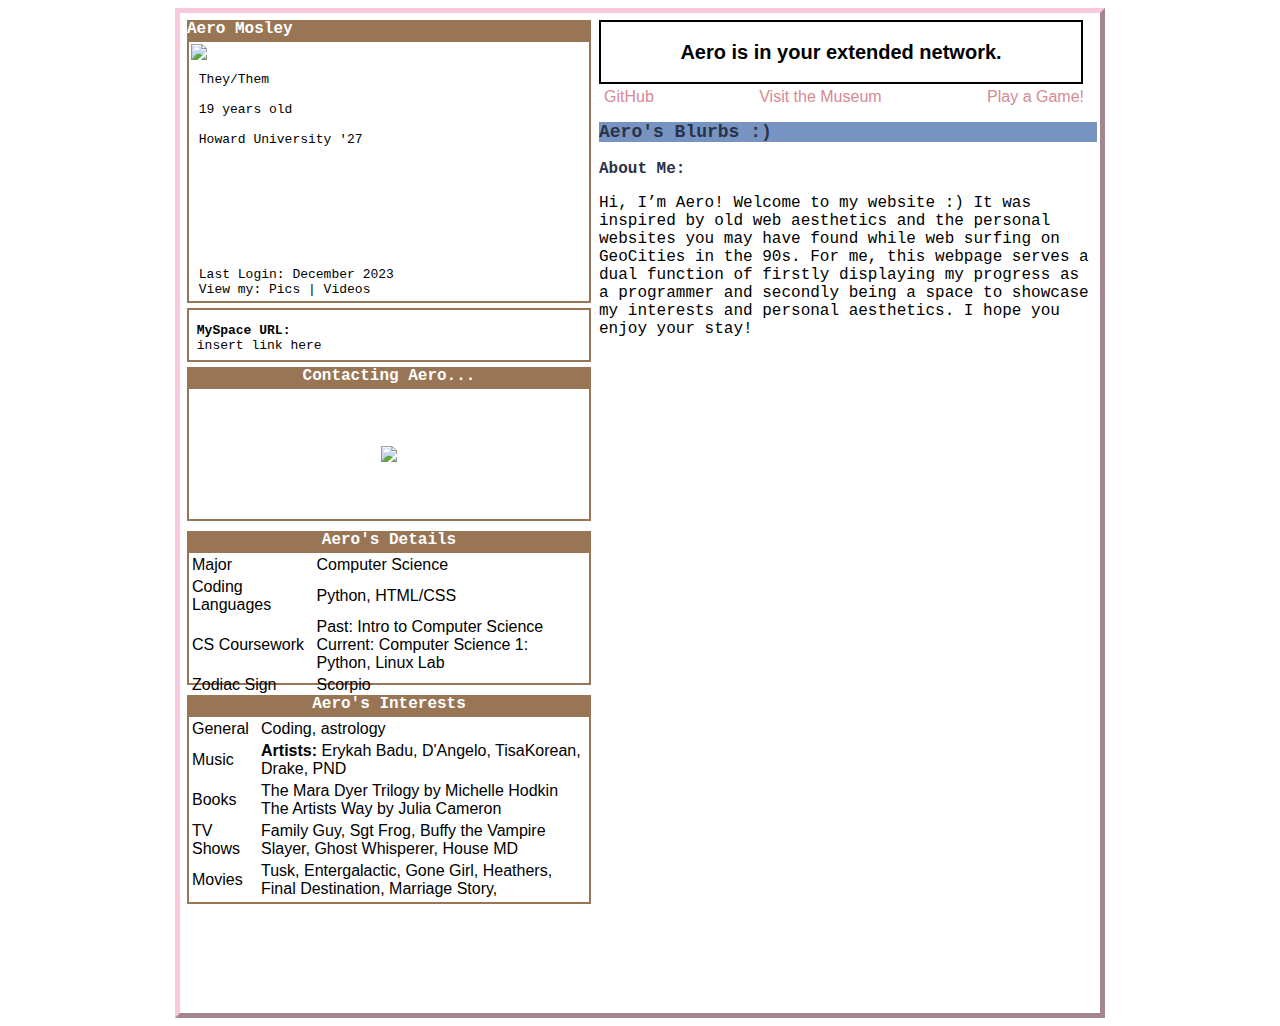
==== index.html @ b0fbe2f9 "Add files via upload" ====
<!DOCTYPE html>
<html>
    <head>
        <link rel= "stylesheet" href= "style.css">
        <title>Personal Portfolio</title>
        <style> 
        
        body{
        background-image: url(bear.jpeg);
        background-repeat: repeat;
        border: none;
        font-family: Arial, Helvetica, sans-serif;
        }
        
        
        </style>
    </head>
    
    <body> 


    <div style="background-color: white; height:1000px; width: 920px; margin: 0 auto; border: outset 5px #F8C8DC">
    <table>
    <tr>
        <td style="padding: 5px">
        <div style=" background-color: #987554; height: 20px; width: 404px; border:none;"> <b><p style="font-family:'Courier New', Courier, monospace; color: white; margin: 0 auto"> Aero Mosley</p> </b></div>
        
        <div style="background-color:#00000000; width: 396px; height: 255px; border: solid 2px #987554; margin-bottom: 5px; padding: 2px">
            <img src="pfp.gif" style="float: left;" width="220px;" margin="5px">
            <pre>
 
 They/Them

 19 years old

 Howard University '27








 Last Login: December 2023
 View my: Pics | Videos
            </pre>
            </div>
        <div style="background-color: #00000000; height: 50px; width: 400px; border: solid 2px #987554; color: black; font-family:'Courier New', Courier, monospace; margin-bottom: 5px;">
            <pre> <b>MySpace URL:</b>
 insert link here
            </pre>
            </div>

        <div style=" background-color: #987554; height: 20px; width: 404px; border:none;"> <b><p style="display: flex; justify-content: center; align-items: center; font-family:'Courier New', Courier, monospace; color: white; margin: 0 auto"> Contacting Aero... </p></b> </div>
            <div style="margin-bottom: 10px; height: 130px; width: 400px; border: solid 2px #987554; background-color: #00000000; display: flex; justify-content: center; align-items: center;">
            <img src="myspace_content.gif">
        </div>

        <div style=" background-color: #987554; height: 20px; width: 404px; border:none;"> <b><p style="display: flex; justify-content: center; align-items: center; font-family:'Courier New', Courier, monospace; color: white; margin: 0 auto"> Aero's Details </p></b>
            </div>
        <div style="margin-bottom: 10px; height: 130px; width: 400px; border: solid 2px #987554; background-color: #00000000; "> 
            <table class="detail">
                <tr>
                    <td class="left"> Major </td>
                    <td class="right"> Computer Science </td>
                </tr>
                <tr>
                <td class="left" > Coding Languages</td>
                    <td class="right">Python, HTML/CSS</td>
                </tr>
                <tr>
                    <td class="left"> CS Coursework</td>
                    <td class="right">Past: Intro to Computer Science <br> Current: Computer Science 1: Python, Linux Lab</td>
                </tr>
                <tr>
                    <td class="left"> Zodiac Sign</td>
                    <td class="right">Scorpio</td>
                </tr>
                
            </table>
            </div>
         <div style=" background-color: #987554; height: 20px; width: 404px; border:none;"> <b><p style="display: flex; justify-content: center; align-items: center; font-family:'Courier New', Courier, monospace; color: white; margin: 0 auto">Aero's Interests </p></b> </div>
         <div style="margin-bottom: 10px; height: 185px; width: 400px; border: solid 2px #987554; background-color: #00000000;"> 
            <table class="detail">
                <tr>
                <td class="left" > General</td>
                    <td class="right";>Coding, astrology</td>
                </tr>
                <tr>
                    <td class="left"> Music</td>
                    <td class="right"> <b>Artists:</b> Erykah Badu, D'Angelo, TisaKorean, Drake, PND </td>
                </tr>
                <tr>
                    <td class="left"> Books</td>
                    <td class="right"> The Mara Dyer Trilogy by Michelle Hodkin <br> The Artists Way by Julia Cameron </td>
                </tr>
                <tr>
                    <td class="left"> TV Shows</td>
                    <td class="right"> Family Guy, Sgt Frog, Buffy the Vampire Slayer, Ghost Whisperer, House MD </td>
                </tr>
                <tr>
                    <td class="left"> Movies</td>
                    <td class="right"> Tusk, Entergalactic, Gone Girl, Heathers, Final Destination, Marriage Story,</td>
                </tr>
            </table>
            </div>
        </td>
        
        <td style="vertical-align: top; padding-top: 5px;">
            <div style="width: 480px; height: 60px; background-color:#00000000; border: solid 2px black; display: flex; justify-content: center; align-items: center; font-size: 20px;"><b>Aero is in your extended network.</b>
                </div>
            <div style="width:480px; height: 15px; border:none; background-color:#00000000; display: flex; justify-content: space-between; align-items: center; margin: 5px;"> 
                <a href="https://github.com/anefertiti" target="_blank" style="text-decoration: none; color:#D58A94"> GitHub</a>
                 <a href="museum.html" target="_blank" style="text-decoration: none; color:#D58A94">Visit the Museum</a> 
                 <a href="" style="text-decoration: none; color:#D58A94">Play a Game!</a>
                </div>
            <p style="background-color: #7793C2; color: #283347; font-family:'Courier New', Courier, monospace; font-weight: bolder; font-size: 18px;">Aero's Blurbs :) </p>
            <p style="color: #283347; font-family:'Courier New', Courier, monospace; font-weight: bolder; font-size: 16px;">About Me:</p>
            <p style="font-family:'Courier New', Courier, monospace;"> 
                Hi, I’m Aero! Welcome to my website :) It was inspired by old web aesthetics and the personal websites you may have found while web surfing on GeoCities in the 90s. For me, this webpage serves a dual function of firstly displaying my progress as a programmer and secondly being a space to showcase my interests and personal aesthetics. I hope you enjoy your stay!  </p>




        </td>
       

    </tr>
    </table>
    </div>

    
     </body>
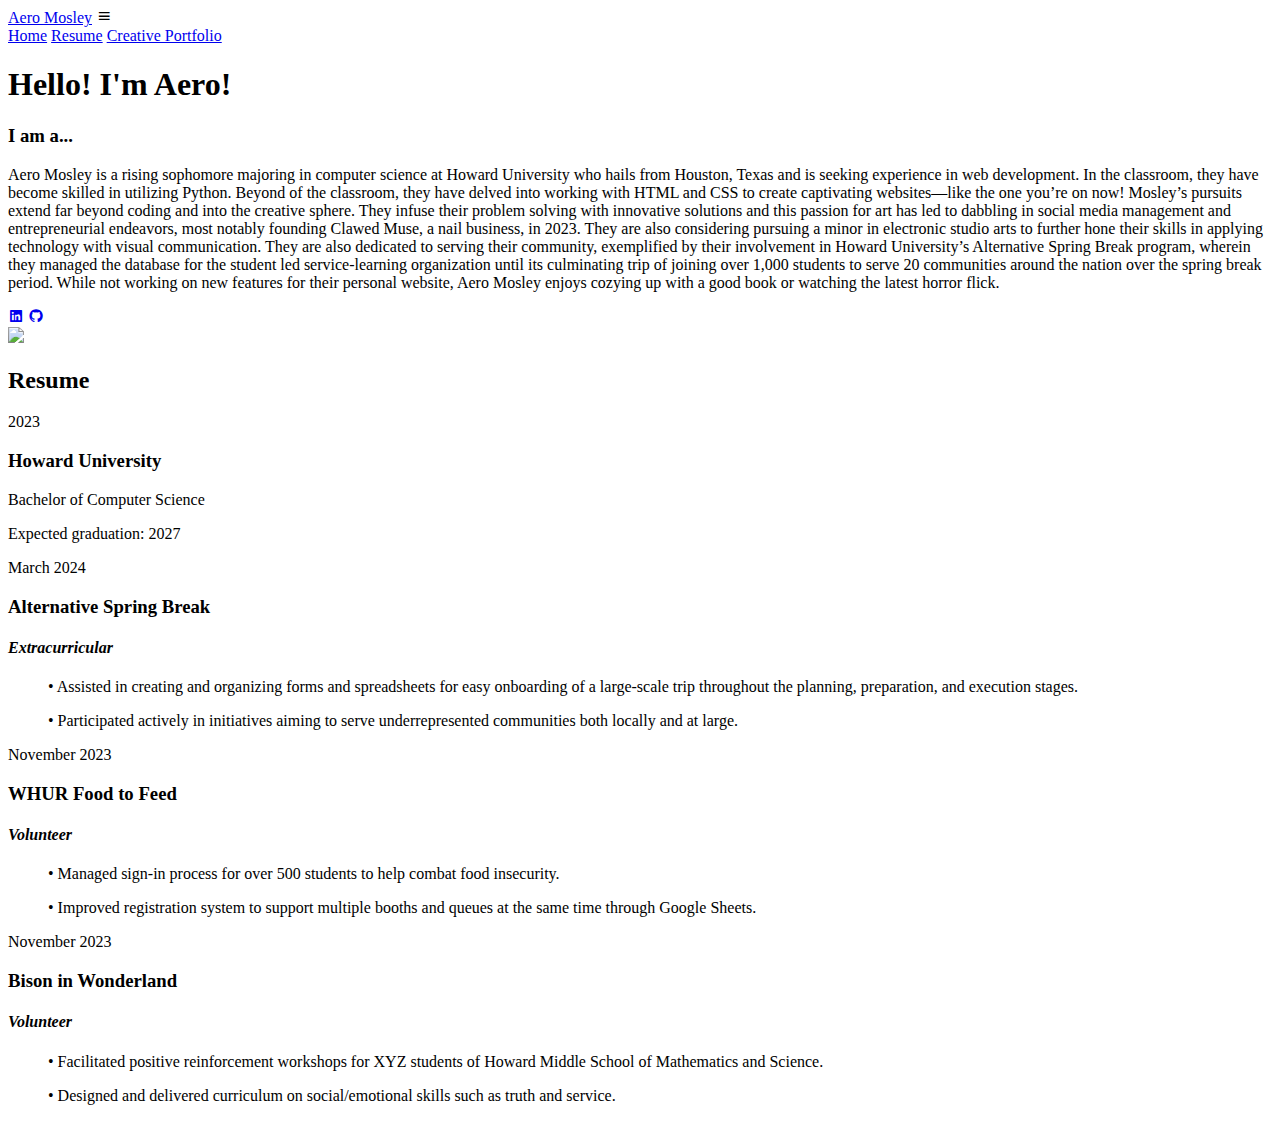
==== commit b97cd35e: "Update index.html" ====
--- a/index.html
+++ b/index.html
@@ -1,135 +1,100 @@
 <!DOCTYPE html>
-<html>
-    <head>
-        <link rel= "stylesheet" href= "style.css">
-        <title>Personal Portfolio</title>
-        <style> 
+<html lang="en">
+<head>
+    <meta charset="UTF-8">
+    <meta name="viewport" content="width=device-width, initial-scale=1.0">
+    <link href='https://unpkg.com/boxicons@2.1.4/css/boxicons.min.css' rel='stylesheet'>
+    <link rel="stylesheet" href="style.css">
+    <title>Aero Mosley's Portfolio</title>
+    <style> @import url('https://fonts.googleapis.com/css2?family=Antic+Didone&family=Playfair+Display:ital,wght@0,400..900;1,400..900&display=swap');</style>
+</head>
+
+<body>
+    <header class="header">
+        <a href="#home" class="logo">Aero <span> Mosley</span></a>
+
+        <i class='bx bx-menu' id="menu-icon"></i>
+        <nav class="navbar">
+            <a href="#home" class="active">Home</a>
+            <a href="#resume" class="active">Resume</a>
+            <a href="wportfolio.html">Creative Portfolio</a>
+        </nav>
+    </header>
+    
+    <section class="home" id="home">
+        <div class="home-content">
+            <div class="home-left">
+            <h1>Hello! I'm <span>Aero!</span></h1>
+            <h3 class="text-animation"> I am a...  <span></span></h3>
+            <p>Aero Mosley is a rising sophomore majoring in computer science at Howard University who hails from Houston, Texas and is seeking experience in web development. In the classroom, they have become skilled in utilizing Python. Beyond of the classroom, they have delved into working with HTML and CSS to create captivating websites—like the one you’re on now! Mosley’s pursuits extend far beyond coding and into the creative sphere. They infuse their problem solving with innovative solutions and this passion for art has led to dabbling in social media management and entrepreneurial endeavors, most notably founding Clawed Muse, a nail business, in 2023. They are also considering pursuing a minor in electronic studio arts to further hone their skills in applying technology with visual communication. They are also dedicated to serving their community, exemplified by their involvement in Howard University’s Alternative Spring Break program, wherein they managed the database for the student led service-learning organization until its culminating trip of joining over 1,000 students to serve 20 communities around the nation over the spring break period. 
+                While not working on new features for their personal website, Aero Mosley enjoys cozying up with a good book or watching the latest horror flick.
+                </p>
+
+            <div class="social-icons">
+                <a href="https://www.linkedin.com/in/aero-mosley/"><i class='bx bxl-linkedin-square'></i></a>
+                <a href="https://github.com/anefertiti"><i class='bx bxl-github'></i></a>
+            </div>
+            </div>
+            <div class="home-right">
+            <div class="home-img"><img src=pic.jpg></div>
+            </div>
+    </section>
+
+    <section class="resume" id="resume">
+        <h2 class="heading">Resume</h2>
+        <div class="resume-items">
+        <div class="resume-item">
+            <div class="resume-dot"></div>
+                <div class="resume-date">2023</div>
+                <div class="resume-content">
+                    <h3>Howard University</h3>
+                    <p>Bachelor of Computer Science</p>
+                    <p>Expected graduation: 2027</p>
+                </div>
+            
+        </div>
+        <div class="resume-item">
+            <div class="resume-dot"></div>
+                <div class="resume-date">March 2024</div>
+                <div class="resume-content">
+                    <h3>Alternative Spring Break</h3>
+                    <h4><i>Extracurricular</i></h4>
+                    <ul>•   Assisted in creating and organizing forms and spreadsheets for easy onboarding of a large-scale trip throughout the planning, preparation, and execution stages.</ul>
+                    <ul>•	Participated actively in initiatives aiming to serve underrepresented communities both locally and at large.</ul>
+                </div>
+            
+        </div>
+        <div class="resume-item">
+            <div class="resume-dot"></div>
+                <div class="resume-date">November 2023</div>
+                <div class="resume-content">
+                    <h3>WHUR Food to Feed</h3>
+                    <h4><i>Volunteer</i></h4>
+                    <ul>•   Managed sign-in process for over 500 students to help combat food insecurity.</ul>
+                    <ul>•   Improved registration system to support multiple booths and queues at the same time through Google Sheets.</ul>
+                </div>
+            
+        </div>
+        <div class="resume-item">
+            <div class="resume-dot"></div>
+                <div class="resume-date">November 2023</div>
+                <div class="resume-content">
+                    <h3>Bison in Wonderland</h3>
+                    <h4><i>Volunteer</i></h4>
+                    <ul>•   Facilitated positive reinforcement workshops for XYZ students of Howard Middle School of Mathematics and Science.</ul>
+                    <ul>•   Designed and delivered curriculum on social/emotional skills such as truth and service.</ul>
+                </div>
+            
+        </div>
+        </div>
         
-        body{
-        background-image: url(bear.jpeg);
-        background-repeat: repeat;
-        border: none;
-        font-family: Arial, Helvetica, sans-serif;
-        }
+    
         
-        
-        </style>
-    </head>
-    
-    <body> 
 
 
-    <div style="background-color: white; height:1000px; width: 920px; margin: 0 auto; border: outset 5px #F8C8DC">
-    <table>
-    <tr>
-        <td style="padding: 5px">
-        <div style=" background-color: #987554; height: 20px; width: 404px; border:none;"> <b><p style="font-family:'Courier New', Courier, monospace; color: white; margin: 0 auto"> Aero Mosley</p> </b></div>
-        
-        <div style="background-color:#00000000; width: 396px; height: 255px; border: solid 2px #987554; margin-bottom: 5px; padding: 2px">
-            <img src="pfp.gif" style="float: left;" width="220px;" margin="5px">
-            <pre>
- 
- They/Them
+        </div>
+    </section>
 
- 19 years old
-
- Howard University '27
-
-
-
-
-
-
-
-
- Last Login: December 2023
- View my: Pics | Videos
-            </pre>
-            </div>
-        <div style="background-color: #00000000; height: 50px; width: 400px; border: solid 2px #987554; color: black; font-family:'Courier New', Courier, monospace; margin-bottom: 5px;">
-            <pre> <b>MySpace URL:</b>
- insert link here
-            </pre>
-            </div>
-
-        <div style=" background-color: #987554; height: 20px; width: 404px; border:none;"> <b><p style="display: flex; justify-content: center; align-items: center; font-family:'Courier New', Courier, monospace; color: white; margin: 0 auto"> Contacting Aero... </p></b> </div>
-            <div style="margin-bottom: 10px; height: 130px; width: 400px; border: solid 2px #987554; background-color: #00000000; display: flex; justify-content: center; align-items: center;">
-            <img src="myspace_content.gif">
-        </div>
-
-        <div style=" background-color: #987554; height: 20px; width: 404px; border:none;"> <b><p style="display: flex; justify-content: center; align-items: center; font-family:'Courier New', Courier, monospace; color: white; margin: 0 auto"> Aero's Details </p></b>
-            </div>
-        <div style="margin-bottom: 10px; height: 130px; width: 400px; border: solid 2px #987554; background-color: #00000000; "> 
-            <table class="detail">
-                <tr>
-                    <td class="left"> Major </td>
-                    <td class="right"> Computer Science </td>
-                </tr>
-                <tr>
-                <td class="left" > Coding Languages</td>
-                    <td class="right">Python, HTML/CSS</td>
-                </tr>
-                <tr>
-                    <td class="left"> CS Coursework</td>
-                    <td class="right">Past: Intro to Computer Science <br> Current: Computer Science 1: Python, Linux Lab</td>
-                </tr>
-                <tr>
-                    <td class="left"> Zodiac Sign</td>
-                    <td class="right">Scorpio</td>
-                </tr>
-                
-            </table>
-            </div>
-         <div style=" background-color: #987554; height: 20px; width: 404px; border:none;"> <b><p style="display: flex; justify-content: center; align-items: center; font-family:'Courier New', Courier, monospace; color: white; margin: 0 auto">Aero's Interests </p></b> </div>
-         <div style="margin-bottom: 10px; height: 185px; width: 400px; border: solid 2px #987554; background-color: #00000000;"> 
-            <table class="detail">
-                <tr>
-                <td class="left" > General</td>
-                    <td class="right";>Coding, astrology</td>
-                </tr>
-                <tr>
-                    <td class="left"> Music</td>
-                    <td class="right"> <b>Artists:</b> Erykah Badu, D'Angelo, TisaKorean, Drake, PND </td>
-                </tr>
-                <tr>
-                    <td class="left"> Books</td>
-                    <td class="right"> The Mara Dyer Trilogy by Michelle Hodkin <br> The Artists Way by Julia Cameron </td>
-                </tr>
-                <tr>
-                    <td class="left"> TV Shows</td>
-                    <td class="right"> Family Guy, Sgt Frog, Buffy the Vampire Slayer, Ghost Whisperer, House MD </td>
-                </tr>
-                <tr>
-                    <td class="left"> Movies</td>
-                    <td class="right"> Tusk, Entergalactic, Gone Girl, Heathers, Final Destination, Marriage Story,</td>
-                </tr>
-            </table>
-            </div>
-        </td>
-        
-        <td style="vertical-align: top; padding-top: 5px;">
-            <div style="width: 480px; height: 60px; background-color:#00000000; border: solid 2px black; display: flex; justify-content: center; align-items: center; font-size: 20px;"><b>Aero is in your extended network.</b>
-                </div>
-            <div style="width:480px; height: 15px; border:none; background-color:#00000000; display: flex; justify-content: space-between; align-items: center; margin: 5px;"> 
-                <a href="https://github.com/anefertiti" target="_blank" style="text-decoration: none; color:#D58A94"> GitHub</a>
-                 <a href="museum.html" target="_blank" style="text-decoration: none; color:#D58A94">Visit the Museum</a> 
-                 <a href="" style="text-decoration: none; color:#D58A94">Play a Game!</a>
-                </div>
-            <p style="background-color: #7793C2; color: #283347; font-family:'Courier New', Courier, monospace; font-weight: bolder; font-size: 18px;">Aero's Blurbs :) </p>
-            <p style="color: #283347; font-family:'Courier New', Courier, monospace; font-weight: bolder; font-size: 16px;">About Me:</p>
-            <p style="font-family:'Courier New', Courier, monospace;"> 
-                Hi, I’m Aero! Welcome to my website :) It was inspired by old web aesthetics and the personal websites you may have found while web surfing on GeoCities in the 90s. For me, this webpage serves a dual function of firstly displaying my progress as a programmer and secondly being a space to showcase my interests and personal aesthetics. I hope you enjoy your stay!  </p>
-
-
-
-
-        </td>
-       
-
-    </tr>
-    </table>
-    </div>
-
-    
-     </body>
-   +    <script src="main.js"></script>
+</body>
+</html>
--- a/style.css
+++ b/style.css
@@ -0,0 +1,98 @@
+
+.detail{
+    background-color: #00000000;
+    border: collapse; 
+
+}
+
+.left {
+    background-color: #B99976;
+    font-family: monospace;
+    font-size: small;
+    font-weight: bold;
+    color: #2a190a;
+    width: 20%;
+    height: 20px;
+}
+
+.right {
+    background-color: #E5D3B3;
+    font-family: monospace;
+    font-size: small;
+    color: #140d07; 
+    width: 50%;
+    height: 20px;
+}
+.container{
+    width: max-content;
+    height: max-content;
+    display: inline-flex;
+    flex-direction: column;
+    flex-wrap: wrap;
+    margin: 0;
+}
+.column1{
+    width: 65%;
+    height: 800px;
+    float: left;
+    display:flex;
+    padding:10px;
+    margin:10px;
+    padding-bottom: 10px;
+    justify-content: left;
+    align-items: left;
+}
+
+.frame{
+    display: inline-block;
+    position: relative;
+}
+.frame-image{
+    height: 800px;
+    width: 900px;
+}
+.inside-image{
+    position: absolute;
+    top: 50%;
+    left: 50%;
+    transform: translate(-50%,-50%);
+    width: 50%;
+    height: 60%;
+    padding-bottom: 5px;
+    padding-right: 3px;
+    background-position: center;
+}
+
+
+.column2{
+    width: 35%;
+    float: right;
+    padding: 10px;
+    margin: 10%;
+    height: fit-content;
+    border-radius: 15px;
+    background-image: url(museummedia/paper.jpeg);
+    border: black 5px;
+    position: relative;
+    justify-content: center;
+}
+
+#button{
+    display: block;
+    margin: 5% auto;
+    height: 50px;
+    width: 40%;
+}
+
+@media screen and (max-width: 1528px) {
+    .container {
+        width: 90%;
+        justify-content: center;
+        align-items: center;
+    }
+
+    .column1,
+    .column2 {
+        float: left;
+    }
+}
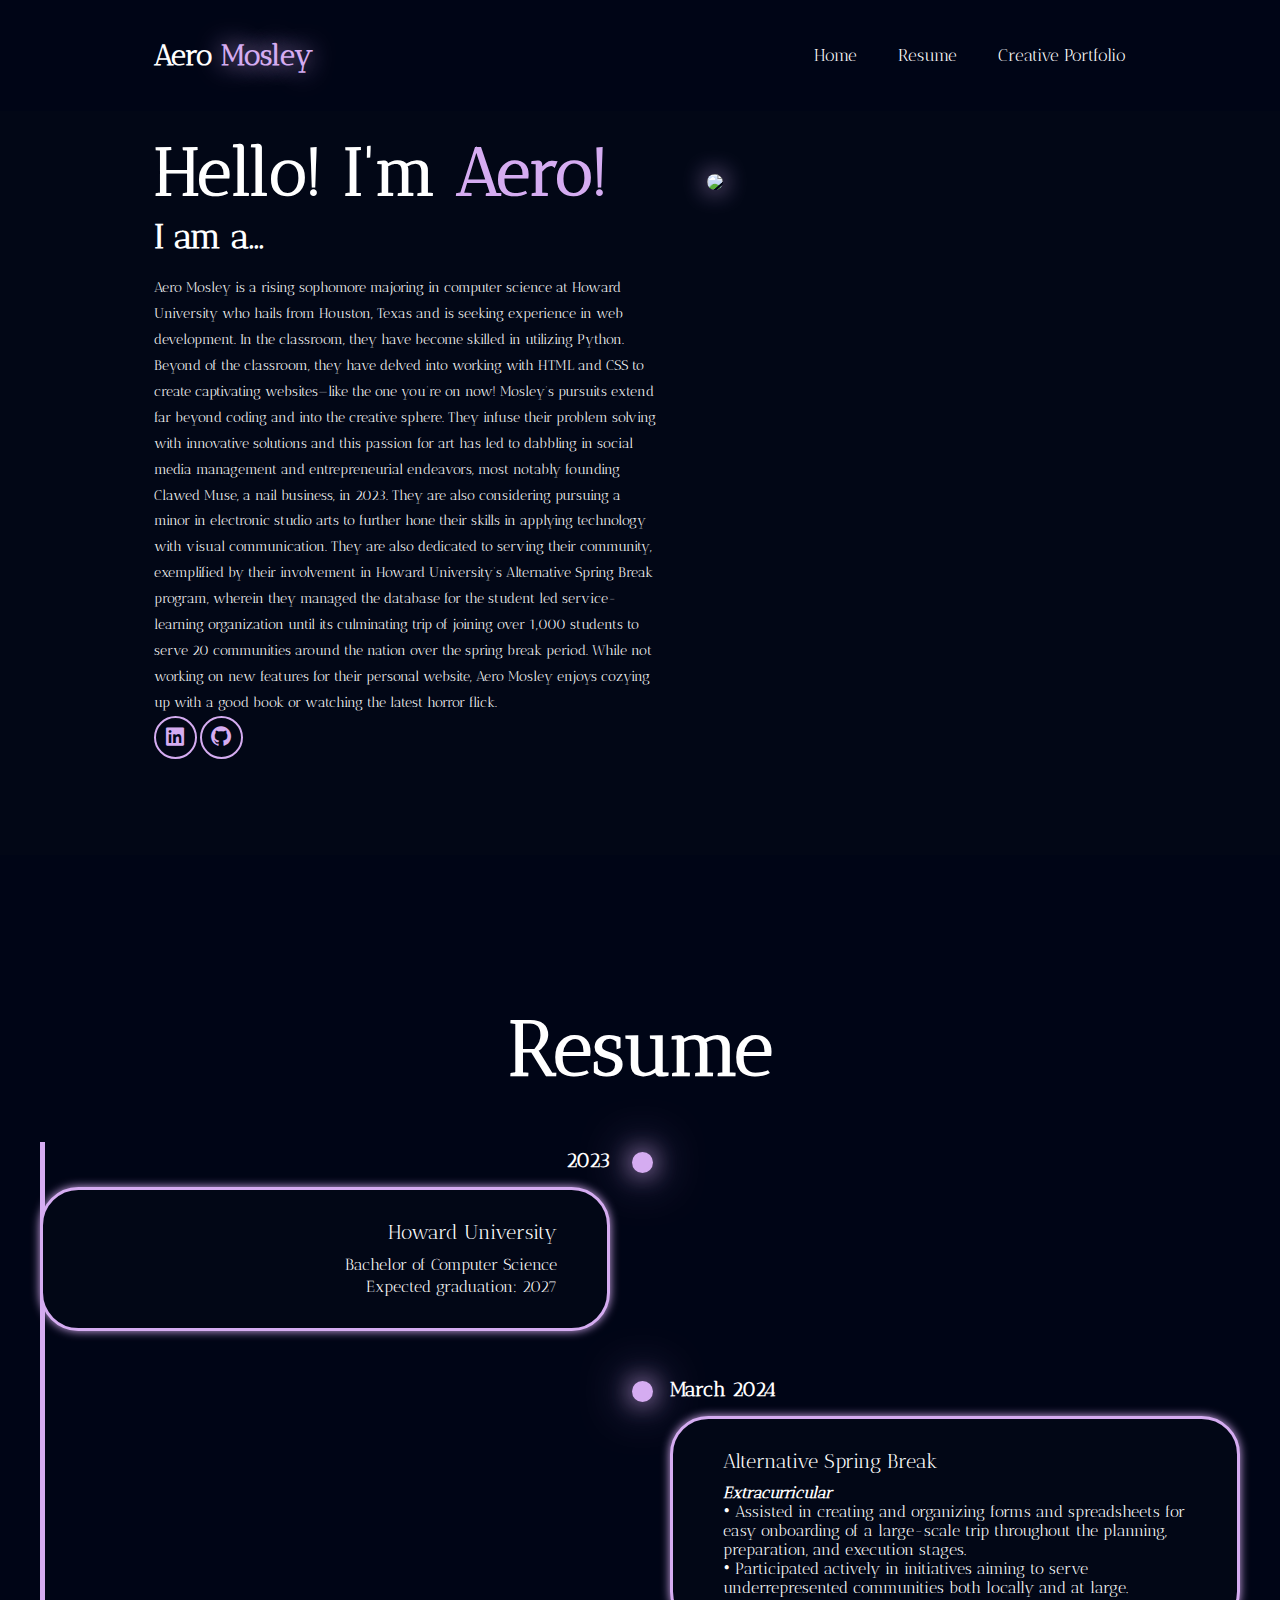
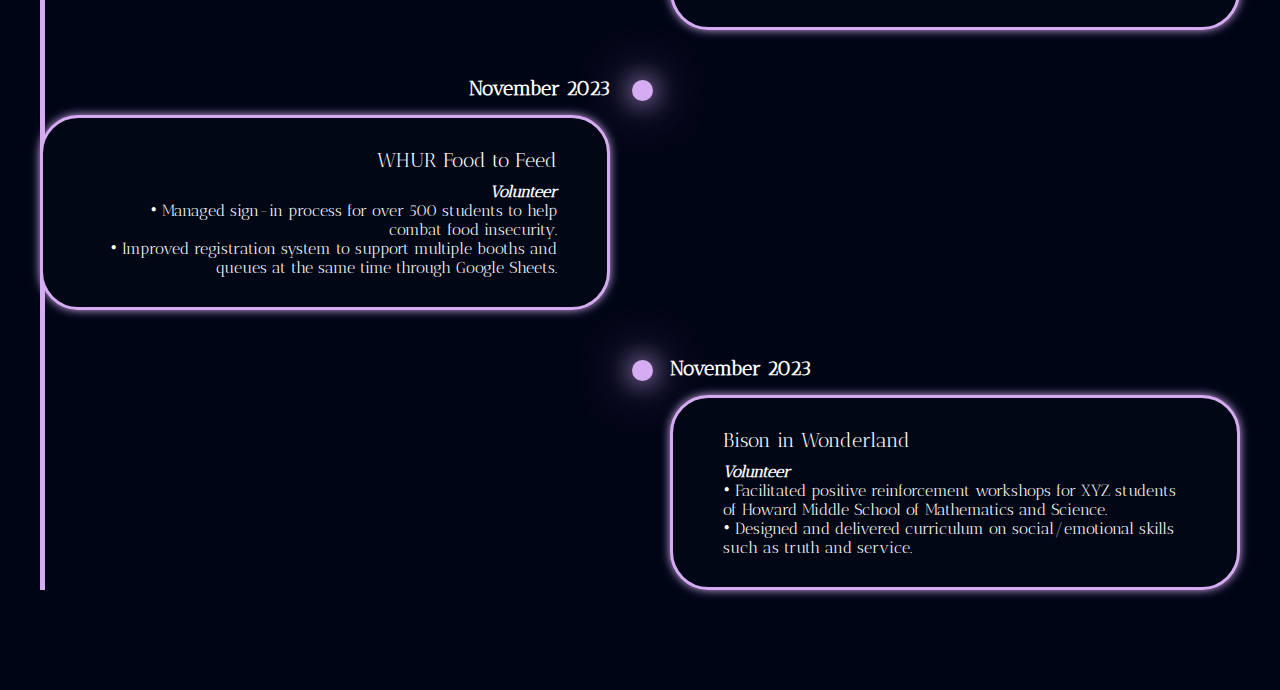
==== commit 54807688: "Update index.html" ====
--- a/index.html
+++ b/index.html
@@ -17,7 +17,7 @@
         <nav class="navbar">
             <a href="#home" class="active">Home</a>
             <a href="#resume" class="active">Resume</a>
-            <a href="wportfolio.html">Creative Portfolio</a>
+            <a href="creativeportfolio.html">Creative Portfolio</a>
         </nav>
     </header>
     
--- a/style.css
+++ b/style.css
@@ -1,98 +1,317 @@
-
-.detail{
-    background-color: #00000000;
-    border: collapse; 
-
-}
-
-.left {
-    background-color: #B99976;
-    font-family: monospace;
-    font-size: small;
-    font-weight: bold;
-    color: #2a190a;
-    width: 20%;
-    height: 20px;
-}
-
-.right {
-    background-color: #E5D3B3;
-    font-family: monospace;
-    font-size: small;
-    color: #140d07; 
-    width: 50%;
-    height: 20px;
-}
-.container{
-    width: max-content;
-    height: max-content;
+* {
+    margin: 0;
+    padding: 0;
+    box-sizing: border-box; text-decoration: none;
+    border: none;
+    outline: none;
+    scroll-behavior: smooth;
+    font-family: "Antic Didone";
+}
+:root{
+    --bg-color: #020716;
+    --second-bg-color: #000516;
+    --text-color: white;
+    --main-color: #d5acf1;
+}
+
+html{
+    font-size: 60%;
+    overflow-x: hidden;
+    }
+
+body{
+    background: var(--bg-color);
+    color: var(--text-color)
+}
+.header {
+    position: fixed;
+    top: 0; left: 0;
+    width: 100%;
+    padding: 4rem 12% 4rem;
+    background: #000516; backdrop-filter: blur (10px);
+    display: flex;
+    justify-content: space-between; align-items: center;
+    z-index: 5;
+    }
+
+.logo {
+    font-size: 3rem;
+    color: var(--text-color);
+    font-weight: 800; 
+    cursor: pointer;
+    transition: 0.3s ease;
+} 
+.logo:hover{
+    transform: scale(1.1);
+}
+.logo span{
+    text-shadow: 0 0 25px var(--main-color);
+}
+.navbar a{
+    font-size: 1.8rem;
+    color: var(--text-color); 
+    margin-left: 4rem; 
+    font-weight: 500;
+    transition: 0.3s ease;
+    border-bottom: 3px solid transparent;
+}
+.navbar a:hover{
+    color: var(--main-color);
+    border-bottom: 3px solid var(--main-color)
+    }
+#menu-icon{
+    font-size: 3.6rem;
+    color: var(--main-color);
+    display: none
+}
+
+
+section{
+    min-height: 100v;
+    padding: 10em 12% 10rem;
+}
+.home{
+    display: flex;
+    align-items: center;
+    justify-content: center;
+    gap: 15em;
+    width: 100vh;
+}
+.home-content {
+    display: inline-block;
+    align-items: baseline;
+    text-align: left;
+    justify-content: center;
+    margin-top: 3rem;
+
+}
+span{
+    color: var(--main-color);
+}
+.logo span{
+    color: var(--main-color)
+}
+.home-left{
+    float: left;
+    width: 85%;
+}
+.home-right{
+    float: right;
+    padding: 20px;
+    width: 10%;
+    align-content: right;
+}
+.home-content h3{
+    margin-bottom: 2rem; 
+    margin-top: 1rem; 
+    font-size: 3.5rem;
+}
+.home-content h1{
+    font-size: 7rem; 
+    font-weight: 700; 
+    margin-top: 1.5rem; 
+    line-height: 1;
+}
+.home-img{
+    border-radius: 50%;
+}
+.home-img img{
+    position: relative;
+    top: 3rem;
+    width: 32vW;
+    border-radius: 50%;
+    box-shadow: 0 0 25px var(--main-color);
+    cursor: pointer;
+    transition: 0.4s ease-in-out;
+    
+}
+.home-img img:hover{
+    box-shadow: 0 0 25px var(--main-color),
+                0 0 50px var(--main-color), 
+                0 0 100px var(--main-color);
+}
+.home-content p{
+    font-size: 1.5rem; 
+    font-weight: 500; 
+    line-height: 1.8; 
+    max-width: 1000px;
+}
+.social-icons a{ 
     display: inline-flex;
-    flex-direction: column;
+    justify-content: center;
+    align-items: center;
+    width: 4.5rem;
+    height: 4.5rem;
+    background: transparent;
+    border: 2px solid var(--main-color);
+    font-size: 2.5rem;
+    border-radius: 50%;
+    color: var(--main-color);
+    margin: 3rem 1.5rem 3 rem 0;
+    transition: 0.3s ease-in-out;
+}
+.social-icons a:hover{
+    color: var(--text-color);
+    transform: scale(1.3);
+    box-shadow: 0 0 25px var(--main-color); 
+    background-color: var(--main-color);
+}
+.btn{
+    display: inline-block;
+    padding: 1rem 2.8rem;
+    background: var(--main-color);
+    box-shadow: 0 0 25px var(--main-color); 
+    border-radius: 4rem; 
+    font-size: 1.6rem; 
+    color: black;
+    border: 2px solid transparent; 
+    letter-spacing: 0.1rem;
+    font-weight: 600;
+    transition: 0.3s ease-in-out;
+    cursor: pointer;
+} 
+
+.text-animation{ 
+    font-size: 34px; 
+    font-weight: 600; 
+}
+.text-animation span{position: relative;}
+.text-animation span::before{ 
+    content: "well idk yet"; 
+    color: var(--main-color);
+    opacity: 0;
+    position: relative;
+    animation: words 20s infinite;
+    display: inline;
+}
+.text-animation span::after{
+    content: "";
+    background-color: var(--bg-color);
+    position: relative;
+    width: calc(100% + 8px);
+    height: 100%;
+    border-left: 3px solid var(--bg-color);
+    right: -8px;
+    animation: cursor 0.6s infinite, typing 20s steps (14) infinite;
+}
+@keyframes cursor{
+    to{
+        border-left: 2px solid var (--main-color);
+    }
+}
+@keyframes words{
+    0%, 33.33%{
+    opacity: 1;
+    content: "computer science major";
+    }
+    33.34%, 66.67%{
+    opacity: 1;
+    content: "aspiring web designer";
+    }
+    66.68%, 100%{
+    opacity: 1;
+    content: "creative";
+    }
+    
+}
+@keyframes typing{
+    10%,
+    15%,
+    30%,
+    35%,
+    50%,
+    55%,
+    70%,
+    75%,
+    90%,
+    95%{width: 0;}
+    5%,
+    20%,
+    25%,
+    40%,
+    45%,
+    60%,
+    65%,
+    80%,
+    85%{width: calc(100%+ 8px)}
+}
+
+.heading{
+    font-size: 8rem;
+    text-align: center;
+    margin: 5rem 0;
+}
+.resume{
+    padding: 100px 15px;
+    background: var(--second-bg-color);
+}
+.resume h2{ margin-bottom: 5rem;}
+.resume-items{
+    max-width: 1200px; 
+    margin: auto; 
+    display: flex; 
     flex-wrap: wrap;
-    margin: 0;
-}
-.column1{
-    width: 65%;
-    height: 800px;
-    float: left;
-    display:flex;
-    padding:10px;
-    margin:10px;
-    padding-bottom: 10px;
-    justify-content: left;
-    align-items: left;
-}
-
-.frame{
-    display: inline-block;
-    position: relative;
-}
-.frame-image{
-    height: 800px;
-    width: 900px;
-}
-.inside-image{
+    position: relative;
+}
+.resume-items::before{
+    content: "";
     position: absolute;
-    top: 50%;
-    left: 50%;
-    transform: translate(-50%,-50%);
-    width: 50%;
-    height: 60%;
-    padding-bottom: 5px;
-    padding-right: 3px;
-    background-position: center;
-}
-
-
-.column2{
-    width: 35%;
-    float: right;
-    padding: 10px;
-    margin: 10%;
-    height: fit-content;
-    border-radius: 15px;
-    background-image: url(museummedia/paper.jpeg);
-    border: black 5px;
-    position: relative;
-    justify-content: center;
-}
-
-#button{
-    display: block;
-    margin: 5% auto;
-    height: 50px;
-    width: 40%;
-}
-
-@media screen and (max-width: 1528px) {
-    .container {
-        width: 90%;
-        justify-content: center;
-        align-items: center;
-    }
-
-    .column1,
-    .column2 {
-        float: left;
-    }
-}
+    width: 5px;
+    height: 100%;
+    background-color: var(--main-color);
+    left: calc(50% -1px);
+} 
+.resume-item{ 
+    margin-bottom: 40px;
+    width: 100%;
+    position: relative;
+    }
+.resume-item:last-child{ margin-bottom: 0;}
+.resume-item:nth-child(odd){padding-right: calc(50% + 30px); text-align: right;}
+.resume-item:nth-child(even){padding-left: calc(50% + 30px);}
+.resume-dot{
+    height: 21px;
+    width: 21px;
+    background-color: var(--main-color);
+    box-shadow: 0 0 25px var(--main-color),
+                0 0 50px var(--main-color);
+    position:absolute;
+    left: calc(50% - 8px);
+    border-radius: 50%;
+    top: 10px;
+}
+.resume-date{
+    font-size: 20px; 
+    font-weight: 800; 
+    color: white;
+    margin: 6px 0 15px;
+}
+.resume-content{
+    background-color: var(--bg-color); 
+    border: 3px solid var(--main-color);
+    padding: 30px 50px; border-radius: 4rem;
+    box-shadow: 0 0 10px var(--main-color);
+    cursor: pointer;
+    transition: 0.3s ease-in-out;
+    font-size: medium;
+}
+.resume-content:hover{
+transform: scale(1.05);
+box-shadow: 0 0 25px var(--main-color);
+}
+.resume-content h3{ 
+    font-size: 20px; 
+    color:white;
+    margin: 0 0 10px; 
+    font-weight: 500;
+}
+.resume-content p{ 
+    color: white; 
+    font-size: 16px;
+    font-weight: 300; 
+    line-height: 22px;
+}
+
+::-webkit-scrollbar{width: 15px}
+::-webkit-scrollbar-thumb{background-color: var(--main-color);}
+::-webkit-scrollbar-track{background-color: var(--bg-color); width: 50px}
